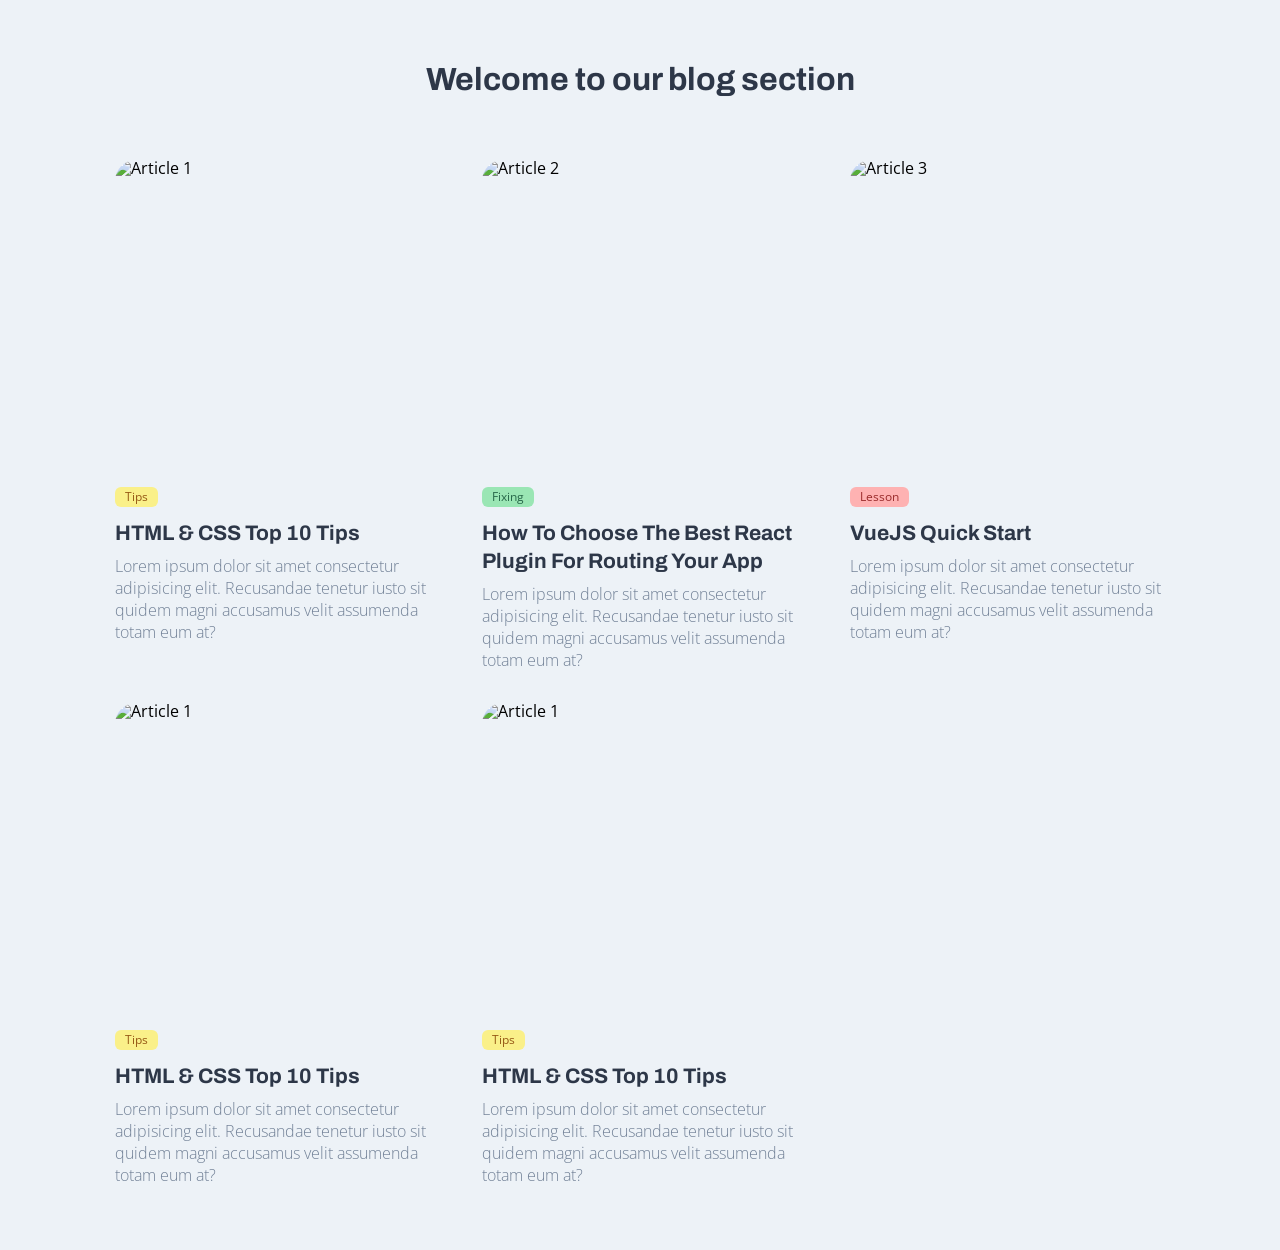
==== demo-project-one/index.html @ 780d8ae9 "Simple demo project" ====
<!DOCTYPE html>
<html lang="en">
<head>
    <meta charset="UTF-8">
    <meta http-equiv="X-UA-Compatible" content="IE=edge">
    <meta name="viewport" content="width=device-width, initial-scale=1.0">
    <link rel="stylesheet" href="./styles/reset.css">
    <link rel="stylesheet" href="./styles/main.css">
    <link rel="stylesheet" href="./styles/article.css">
    <title>Project Alpha</title>
</head>
<body>
    <header></header>

    <main>
        <section id="articlesSection">
            <h2 class="title">Welcome to our blog section</h2>
            <ul class="articles">
                <li >
                    <article class="article">
                        <div class="article__img__wrapper">
                            <img class="article__img" 
                                src="https://images.unsplash.com/photo-1581276879432-15e50529f34b?ixlib=rb-1.2.1&ixid=MnwxMjA3fDB8MHxwaG90by1wYWdlfHx8fGVufDB8fHx8&auto=format&fit=crop&w=870&q=80" 
                                alt="Article 1"
                            />
                        </div>
                        <span class="tag tag--warn">Tips</span>
                        <h3 class="article__title">HTML & CSS Top 10 Tips</h3>
                        <p class="article__desc">
                            Lorem ipsum dolor sit amet consectetur adipisicing elit. 
                            Recusandae tenetur iusto sit quidem magni accusamus velit 
                            assumenda totam eum at?</p>
                    </article>
                </li>
                
                <li >
                    <article class="article">
                        <div class="article__img__wrapper">
                            <img class="article__img" 
                                src="https://images.unsplash.com/photo-1618389041494-8fab89c3f22b?ixlib=rb-1.2.1&ixid=MnwxMjA3fDB8MHxwaG90by1wYWdlfHx8fGVufDB8fHx8&auto=format&fit=crop&w=387&q=80" 
                                alt="Article 2"
                            />
                        </div>
                        <span class="tag tag--success">Fixing</span>
                        <h3 class="article__title">How to choose the best React plugin for routing your app</h3>
                        <p class="article__desc">
                            Lorem ipsum dolor sit amet consectetur adipisicing elit. 
                            Recusandae tenetur iusto sit quidem magni accusamus velit 
                            assumenda totam eum at?</p>
                    </article>
                </li>

                <li >
                    <article class="article">
                        <div class="article__img__wrapper">
                            <img class="article__img" 
                                src="https://images.unsplash.com/photo-1485856407642-7f9ba0268b51?ixlib=rb-1.2.1&ixid=MnwxMjA3fDB8MHxwaG90by1wYWdlfHx8fGVufDB8fHx8&auto=format&fit=crop&w=870&q=80" 
                                alt="Article 3"
                            />
                        </div>
                            <span class="tag tag--danger">Lesson</span>
                        <h3 class="article__title">VueJS Quick Start</h3>
                        <p class="article__desc">
                            Lorem ipsum dolor sit amet consectetur adipisicing elit. 
                            Recusandae tenetur iusto sit quidem magni accusamus velit 
                            assumenda totam eum at?</p>
                    </article>
                </li>

                <li >
                    <article class="article">
                        <div class="article__img__wrapper">
                            <img class="article__img" 
                                src="https://images.unsplash.com/photo-1579820010410-c10411aaaa88?ixlib=rb-1.2.1&ixid=MnwxMjA3fDB8MHxwaG90by1wYWdlfHx8fGVufDB8fHx8&auto=format&fit=crop&w=897&q=80" 
                                alt="Article 1"
                            />
                        </div>
                        <span class="tag tag--warn">Tips</span>
                        <h3 class="article__title">HTML & CSS Top 10 Tips</h3>
                        <p class="article__desc">
                            Lorem ipsum dolor sit amet consectetur adipisicing elit. 
                            Recusandae tenetur iusto sit quidem magni accusamus velit 
                            assumenda totam eum at?</p>
                    </article>
                </li>

                <li >
                    <article class="article">
                        <div class="article__img__wrapper">
                            <img class="article__img" 
                                src="https://images.unsplash.com/photo-1593062096033-9a26b09da705?ixlib=rb-1.2.1&ixid=MnwxMjA3fDB8MHxwaG90by1wYWdlfHx8fGVufDB8fHx8&auto=format&fit=crop&w=870&q=80" 
                                alt="Article 1"
                            />
                        </div>
                        <span class="tag tag--warn">Tips</span>
                        <h3 class="article__title">HTML & CSS Top 10 Tips</h3>
                        <p class="article__desc">
                            Lorem ipsum dolor sit amet consectetur adipisicing elit. 
                            Recusandae tenetur iusto sit quidem magni accusamus velit 
                            assumenda totam eum at?</p>
                    </article>
                </li>

            </ul>

        </section>


    </main>

    <footer></footer>
    
</body>
</html>
---- demo-project-one/styles/main.css ----
@import url('https://fonts.googleapis.com/css2?family=Archivo:wght@400;600;700&family=Open+Sans:wght@300;400;500;700&display=swap');

body{
    background-color: #edf2f7;
}

body{
    font-family: 'Open Sans', sans-serif;
}



h1, h2, h3, h4, h5, h6 {
    font-family: 'Archivo', sans-serif;
    color: #2d3748;
}
---- demo-project-one/styles/article.css ----
#articlesSection{
    max-width: 1050px;
    margin: 0 auto;
    padding: 64px 0 calc(64px - 32px) 0;
}

#articlesSection .title{
    font-size: 32px;
    text-align: center;
    font-weight: bold;
    margin-bottom: 64px;
    color: #2d3748;
}

.articles li{
    display: inline-block;
    width: 30%;
    margin-right: 4.6%;
    margin-bottom: 32px;
    vertical-align: top;
}

.articles li:nth-child(3n + 3){
    margin-right: 0;
}

.article{
    width: 100%;
}

.article .article__img__wrapper{
    aspect-ratio: 1 / 1;
    border-radius: 21px;
    margin-bottom: 12px;
    overflow: hidden;
}

.article .article__img__wrapper .article__img{
    object-fit: cover;
    height: 100%;
    width: 100%;
}

.article .article__title{
    font-size: 21px;
    font-weight: bold;
    line-height: 28px;
    text-transform: capitalize;
    margin-bottom: 8px;
}

.article .article__desc{
    font-size: 16px;
    font-weight: 300;
    color: #718096;
    line-height: 22px;
}

.tag{
    display: inline-block;
    font-size: 12px;
    padding: 4px 10px;
    border-radius: 6px;
    margin-bottom: 12px;
}

.tag.tag--info{
    background-color: #90cdf4;
    color: #2c5282;
}

.tag.tag--success{
    background-color: #9ae6b4;
    color: #276749;
}

.tag.tag--warn{
    background-color: #faf089;
    color: #975a16;
}


.tag.tag--danger{
    background-color: #feb2b2;
    color: #9b2c2c;
}
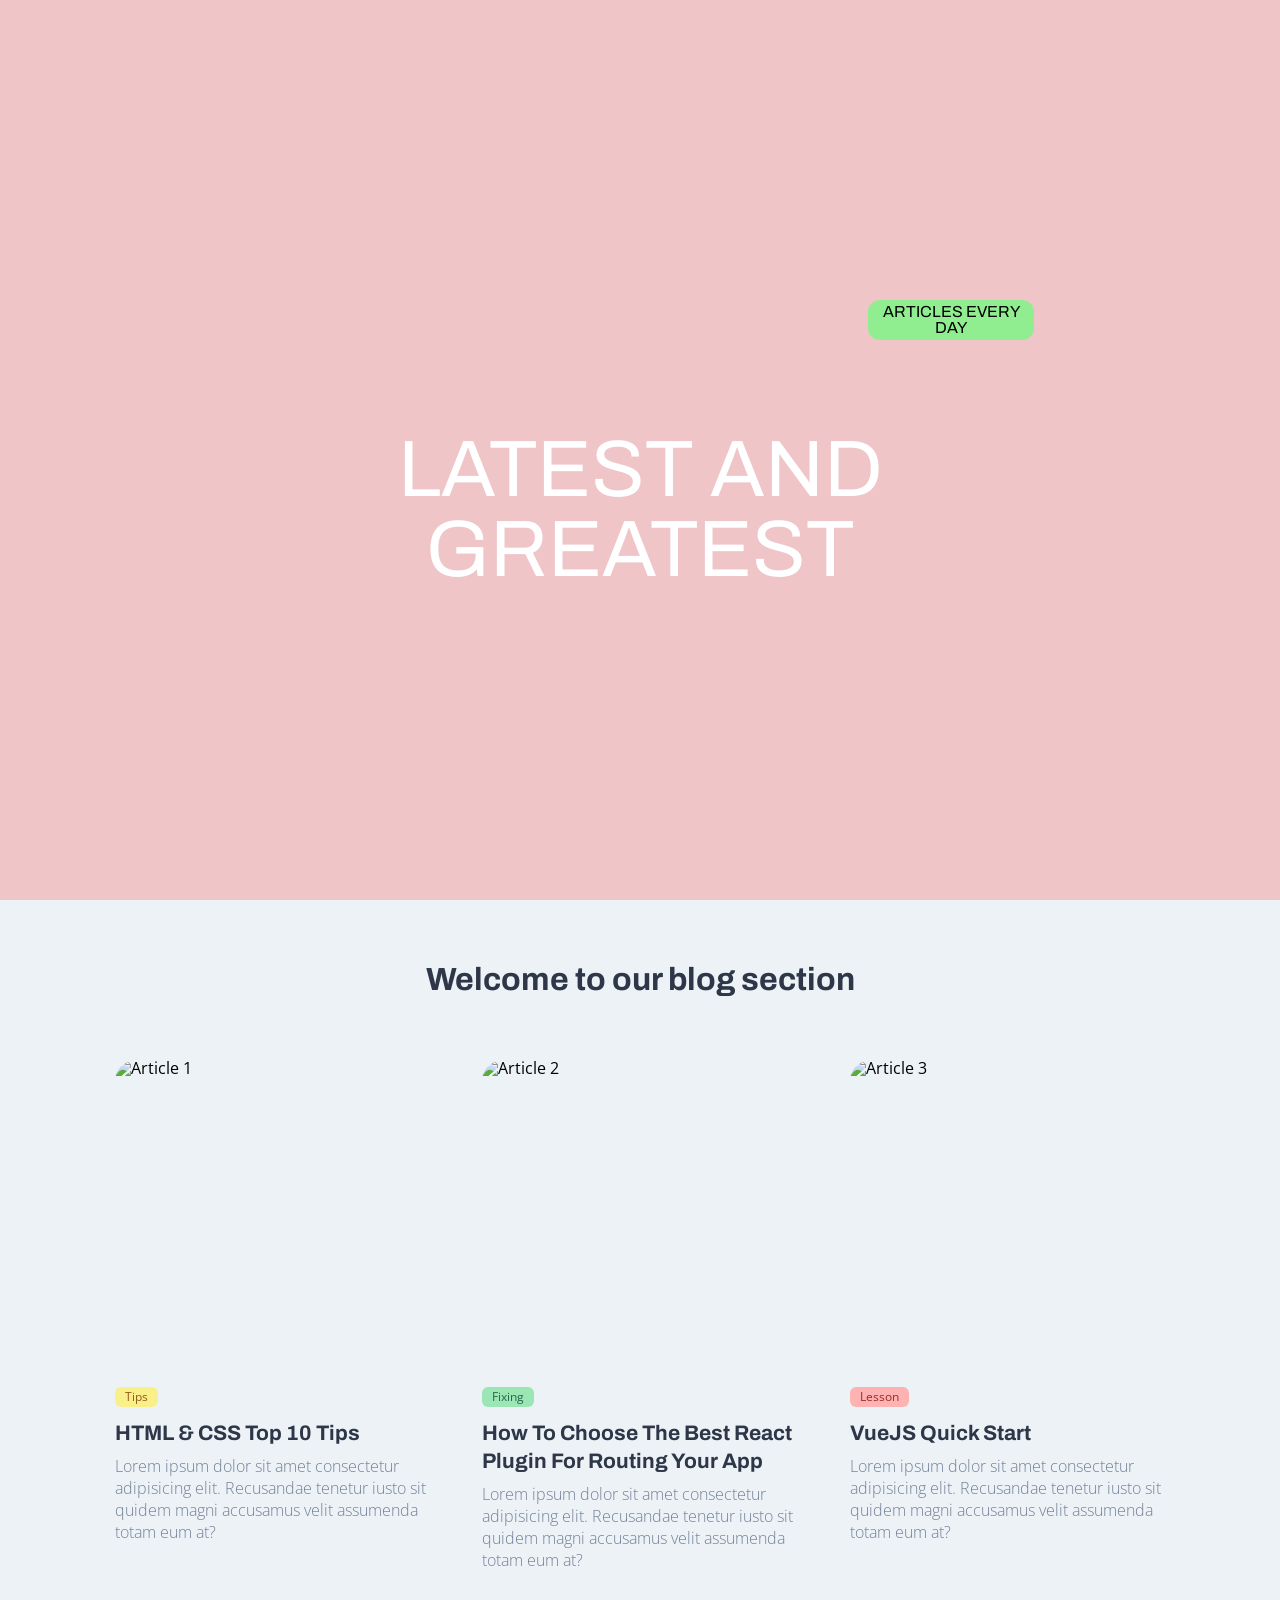
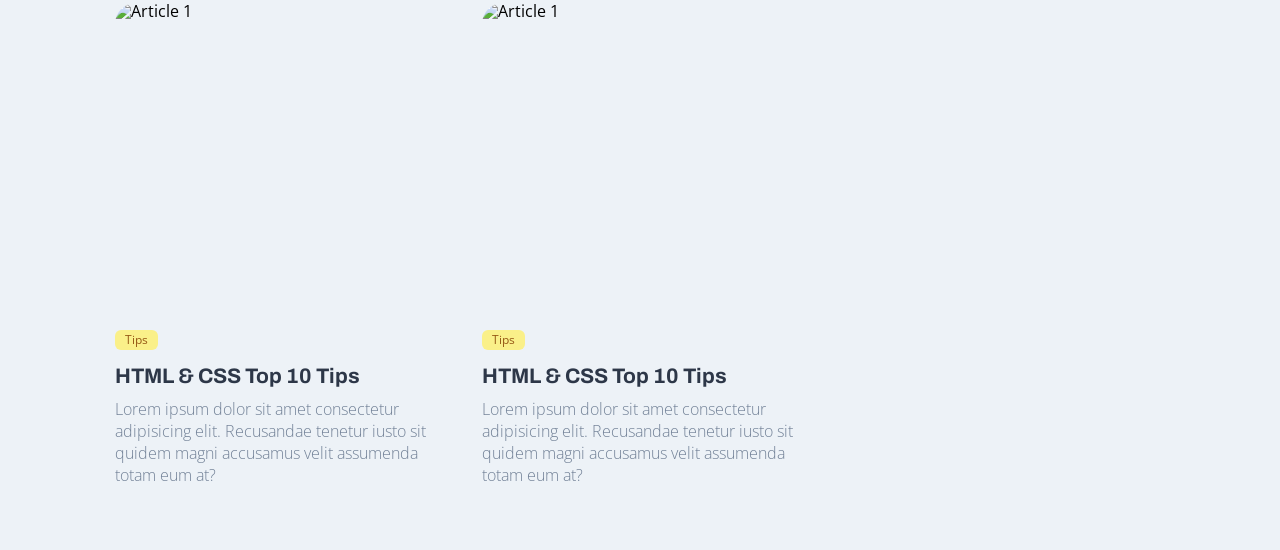
==== commit 1f291081: "Added Position & Grid exercises" ====
--- a/demo-project-one/index.html
+++ b/demo-project-one/index.html
@@ -7,12 +7,21 @@
     <link rel="stylesheet" href="./styles/reset.css">
     <link rel="stylesheet" href="./styles/main.css">
     <link rel="stylesheet" href="./styles/article.css">
+    <link rel="stylesheet" href="./styles/hero.css">
     <title>Project Alpha</title>
 </head>
 <body>
     <header></header>
 
     <main>
+        <section id="hero">
+            <div class="overlay"></div>
+            <h1>latest and greatest
+                <span>Articles every day</span>
+            </h1>
+            
+        </section>
+
         <section id="articlesSection">
             <h2 class="title">Welcome to our blog section</h2>
             <ul class="articles">
--- a/demo-project-one/styles/hero.css
+++ b/demo-project-one/styles/hero.css
@@ -0,0 +1,50 @@
+#hero{
+    height: 100vh;
+    background-image: url("https://f.hubspotusercontent00.net/hubfs/53/Google%20Drive%20Integration/How%20to%20Start%20Coding%20The%20Ultimate%20Guide%20for%20Beginner%20Programmers.jpeg");
+    background-repeat: no-repeat;
+    background-position: center center;
+    background-size: cover;
+    position: relative;
+}
+
+#hero .overlay{
+    position: absolute;
+    background-color: lightcoral;
+    top: 0;
+    left: 0;
+    width: 100%;
+    height: 100%;
+    opacity: 0.4;
+
+    z-index: 0;
+}
+
+#hero h1{
+    font-size: 5rem;
+    text-align: center;
+    width: 60%;
+    margin: 0 auto;
+    padding-top: 120px;
+    text-transform: uppercase; 
+    color: #fff;
+
+    position: absolute;
+    z-index: 1;
+
+    top: 50%;
+    left: 50%;
+    transform: translate(-50%, -50%);
+}
+
+#hero h1 span{
+    font-size: 1rem;
+    padding: 0.25rem 0.5rem;
+    border-radius: 0.75rem;
+    background-color: lightgreen;
+    color: black;
+    position: absolute;
+    top: -10px;
+    right: -10px;
+    width: 150px;
+    z-index: 3;
+}
